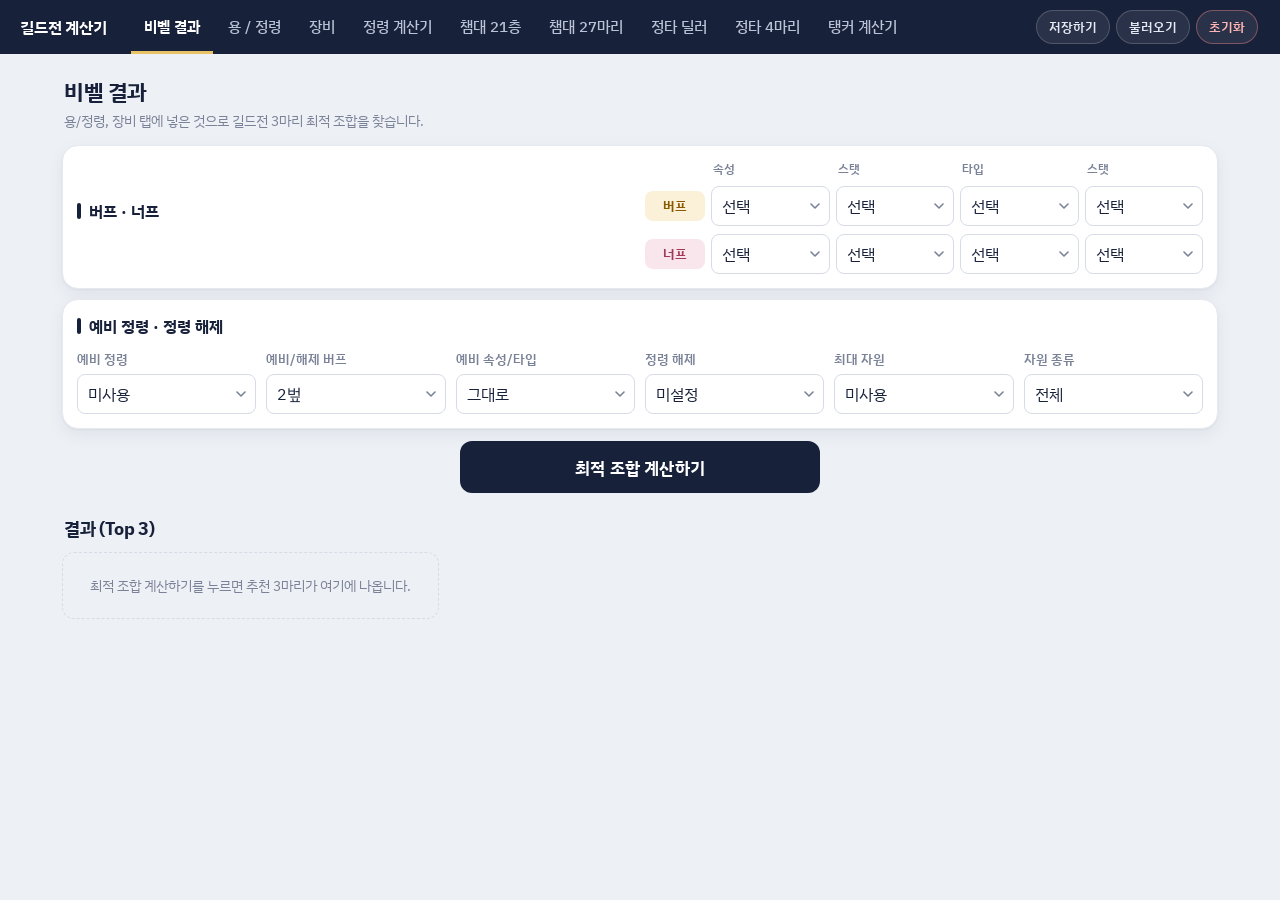
==== index.html @ b0132800 "Add files via upload" ====
<!DOCTYPE html>
<html lang="ko">
<head>
<meta charset="UTF-8">
<script src="js/ui-mode.js?v=20261103"></script>
<title>길드전 계산기</title>
<style>
  body { margin: 0; font-family: sans-serif; }
  .tabs {
    display: flex;
    background: #222;
  }
  .tab {
    padding: 10px 16px;
    color: #ccc;
    cursor: pointer;
    border-right: 1px solid #444;
  }
  .tab.active {
    background: #fff;
    color: #000;
    font-weight: bold;
  }
  .data-actions {
    margin-left: auto;
    display: flex;
    align-items: center;
    gap: 6px;
    padding: 0 10px;
  }
  .data-actions button {
    background: #333;
    color: #ddd;
    border: 1px solid #555;
    border-radius: 4px;
    padding: 5px 10px;
    font-size: 13px;
    cursor: pointer;
  }
  .data-actions button:hover { background: #444; color: #fff; }
  .data-actions button.danger { border-color: #844; color: #f99; }
  .data-actions button.danger:hover { background: #522; color: #fff; }
  #data-toast {
    position: fixed;
    top: 50px;
    right: 12px;
    background: #222;
    color: #fff;
    padding: 8px 14px;
    border-radius: 6px;
    font-size: 13px;
    opacity: 0;
    transition: opacity .2s;
    pointer-events: none;
    z-index: 10;
  }
  #data-toast.show { opacity: 1; }
  iframe {
    width: 100%;
    height: calc(100vh - 42px);
    border: none;
  }
</style>
</head>
<body>

<div class="tabs">
  <div class="tab active" data-src="result.html?v=20261103b">비벨 결과</div>
  <div class="tab" data-src="dragon.html?v=20261028d">용 / 정령</div>
  <div class="tab" data-src="gear.html?v=20261028d">장비</div>
  <div class="tab" data-src="spirit-calc.html?v=20261104">정령 계산기</div>
  <div class="tab" data-src="champ21.html?v=20261105h">챔대 21층</div>
  <div class="tab" data-src="champ-team.html?v=20261105d">챔대 27마리</div>
  <div class="tab" data-src="dealer-survive.html?v=20261102">정타 딜러</div>
  <div class="tab" data-src="dealer-team.html?v=20261030a">정타 4마리</div>
  <div class="tab" data-src="pve.html?mode=tank&v=20261102">탱커 계산기</div>
  <div class="data-actions">
    <button type="button" id="data-save" title="용/정령, 장비를 파일로 저장">저장하기</button>
    <button type="button" id="data-load" title="저장한 파일에서 용/정령, 장비 불러오기">불러오기</button>
    <button type="button" id="data-reset" class="danger" title="입력한 데이터 전부 지우기">초기화</button>
    <input type="file" id="data-file" accept=".json,application/json" hidden>
  </div>
</div>

<script>
  // 제목, 가로 스크롤 탭 묶음, ⋯ 메뉴 버튼을 만듦
  if (window.GUILD_UI && window.GUILD_UI.mode === "v2") (function () {
    const bar = document.querySelector(".tabs");
    const brand = document.createElement("div");
    brand.className = "brand"; brand.textContent = "길드전 계산기";
    const strip = document.createElement("nav");
    strip.className = "tab-strip"; strip.setAttribute("aria-label", "계산기 메뉴");
    bar.querySelectorAll(".tab").forEach(t => strip.appendChild(t));
    const more = document.createElement("button");
    more.type = "button"; more.id = "more-btn"; more.className = "more-btn";
    more.setAttribute("aria-label", "저장/불러오기/초기화 메뉴"); more.setAttribute("aria-expanded", "false");
    more.textContent = "⋯";
    bar.prepend(brand, strip, more);
  })();
</script>
<iframe id="view" src="result.html?v=20261103"></iframe>
<script>
  // 새 디자인: 탭 안 페이지를 내용 높이만큼 늘리고 안쪽 스크롤을 꺼서, 화면 전체가 한 번만 스크롤되게 함.
  // 같은 사이트의 페이지라 바깥에서 직접 높이를 잴 수 있으므로, 안쪽 페이지 스크립트가 늦거나 캐시돼도 동작함.
  if (window.GUILD_UI && window.GUILD_UI.mode === "v2") (function () {
    const iframe = document.getElementById("view");
    const bar = document.querySelector(".tabs");
    iframe.setAttribute("scrolling", "no");
    const barH = () => bar.getBoundingClientRect().height;
    const screenH = () => Math.max(320, window.innerHeight - barH());

    function measure() {
      const d = iframe.contentDocument;
      if (!d || !d.body) return 0;
      const w = d.defaultView;
      let max = 0;
      for (const el of d.body.children) {
        const cs = w.getComputedStyle(el);
        if (cs.display === "none" || cs.position === "fixed" || el.tagName === "SCRIPT" || el.tagName === "STYLE") continue;
        max = Math.max(max, el.getBoundingClientRect().bottom + (parseFloat(cs.marginBottom) || 0));
      }
      const bs = w.getComputedStyle(d.body);
      max += (parseFloat(bs.paddingBottom) || 0) + (parseFloat(bs.marginBottom) || 0);
      if (d.compatMode === "CSS1Compat") {
        max = Math.max(max, d.body.scrollHeight + (parseFloat(bs.marginTop) || 0) + (parseFloat(bs.marginBottom) || 0));
      }
      return Math.ceil(max + (w.scrollY || 0)) + 12; // 여유분: 안쪽 스크롤을 껐으므로 끝이 잘리지 않게
    }
    let last = 0;
    function fit() {
      const h = measure();
      if (h > 0 && Math.abs(h - last) > 1) { last = h; iframe.style.height = h + "px"; }
    }
    let ro = null, mo = null;
    function attach() {
      last = 0;
      iframe.style.height = screenH() + "px";
      fit();
      try {
        const d = iframe.contentDocument;
        if (ro) ro.disconnect();
        if (mo) mo.disconnect();
        if (window.ResizeObserver) { ro = new ResizeObserver(fit); ro.observe(d.body); }
        mo = new MutationObserver(() => requestAnimationFrame(fit));
        mo.observe(d.body, { childList: true, subtree: true, attributes: true, characterData: true });
        d.defaultView.addEventListener("load", fit);
        if (d.fonts && d.fonts.ready) d.fonts.ready.then(fit);
      } catch (e) {}
    }
    iframe.addEventListener("load", attach);
    if (iframe.contentDocument && iframe.contentDocument.readyState !== "loading" && iframe.contentDocument.body) attach();
    setInterval(fit, 800);
    window.addEventListener("resize", () => { last = 0; fit(); });

    // 탭 바꾸면 맨 위로, 선택한 탭이 보이게
    document.querySelectorAll(".tab").forEach(tab => tab.addEventListener("click", () => {
      iframe.style.height = screenH() + "px"; last = 0;
      window.scrollTo(0, 0);
      tab.scrollIntoView({ block: "nearest", inline: "center" });
    }));

    // 안쪽 페이지 요청: 계산 결과 위치로 스크롤
    window.addEventListener("message", (e) => {
      if (e.source !== iframe.contentWindow) return;
      const m = e.data || {};
      if (m.type === "guild-ui-height") fit();
      if (m.type === "guild-ui-scroll") {
        fit();
        requestAnimationFrame(() => {
          const top = iframe.getBoundingClientRect().top + window.scrollY + m.y - barH() - 8;
          window.scrollTo({ top: Math.max(0, top), behavior: "smooth" });
        });
      }
    });

    // 휴대폰 ⋯ 메뉴 (저장/불러오기/초기화)
    const more = document.getElementById("more-btn");
    if (more) {
      more.addEventListener("click", (ev) => {
        ev.stopPropagation();
        const open = bar.classList.toggle("menu-open");
        more.setAttribute("aria-expanded", open ? "true" : "false");
      });
      document.addEventListener("click", (ev) => {
        if (!bar.contains(ev.target)) { bar.classList.remove("menu-open"); more.setAttribute("aria-expanded", "false"); }
      });
      bar.querySelectorAll(".data-actions button").forEach(b => b.addEventListener("click", () => bar.classList.remove("menu-open")));
    }
  })();
</script>
<div id="data-toast"></div>

<script>
  const tabs = document.querySelectorAll(".tab");
  const iframe = document.getElementById("view");

  tabs.forEach(tab => {
    tab.onclick = () => {
      tabs.forEach(t => t.classList.remove("active"));
      tab.classList.add("active");
      iframe.src = tab.dataset.src;
    };
  });

  // ===== 데이터 저장 / 불러오기 / 초기화 =====
  // 이 계산기가 쓰는 저장값만 다룸 (같은 주소의 다른 사이트 데이터는 건드리지 않음)
  // 초기화: 아래 접두어로 시작하는 전부 (비벨 결과, 딜러/탱커 계산기 포함)
  const DATA_PREFIXES = ["guild_", "dv1-"];
  // 저장하기/불러오기: 용 / 정령 / 장비만
  const BACKUP_KEYS = ["guild_dragon_data", "guild_spirit_data", "guild_gear_data"];
  const BACKUP_TAG = "guild-calculator-backup";

  function isOurKey(k) {
    return DATA_PREFIXES.some(p => k.startsWith(p));
  }
  function ourKeys() {
    const keys = [];
    for (let i = 0; i < localStorage.length; i++) {
      const k = localStorage.key(i);
      if (k && isOurKey(k)) keys.push(k);
    }
    return keys;
  }
  function toast(msg) {
    const t = document.getElementById("data-toast");
    t.textContent = msg;
    t.classList.add("show");
    clearTimeout(toast._timer);
    toast._timer = setTimeout(() => t.classList.remove("show"), 2200);
  }
  function stamp() {
    const d = new Date(), z = n => String(n).padStart(2, "0");
    return d.getFullYear() + z(d.getMonth() + 1) + z(d.getDate()) + "-" + z(d.getHours()) + z(d.getMinutes());
  }
  // 현재 탭을 잠깐 비워서 입력 중이던 자동저장이 덮어쓰지 않게 한 뒤 작업하고 다시 띄움
  function withViewPaused(work) {
    const src = iframe.getAttribute("src");
    const resume = () => {
      iframe.removeEventListener("load", resume);
      try { work(); } finally { iframe.src = src; }
    };
    iframe.addEventListener("load", resume);
    iframe.src = "about:blank";
  }

  document.getElementById("data-save").onclick = () => {
    // 프리셋 이름 묻기: 비워 두면 지금처럼 저장 시간으로, 취소하면 저장 안 함
    const input = window.prompt("프리셋 이름을 입력하세요.\n비워 두면 저장 시간으로 저장합니다 (예: 길드전계산기-" + stamp() + ").", "");
    if (input === null) return;
    const name = input.trim().replace(/\.json$/i, "").replace(/[\\/:*?"<>|\u0000-\u001f]/g, "_").slice(0, 80).trim();
    const fileName = (name || "길드전계산기-" + stamp()) + ".json";
    // 입력 직후 자동저장(0.3초 대기)이 끝나도록 잠깐 기다림
    setTimeout(() => {
      const keys = BACKUP_KEYS.filter(k => localStorage.getItem(k) !== null);
      if (!keys.length) { toast("저장할 데이터가 없습니다"); return; }
      const data = {};
      keys.forEach(k => { data[k] = localStorage.getItem(k); });
      const payload = { type: BACKUP_TAG, version: 1, name: name || null, savedAt: new Date().toISOString(), data };
      const blob = new Blob([JSON.stringify(payload, null, 1)], { type: "application/json" });
      const a = document.createElement("a");
      a.href = URL.createObjectURL(blob);
      a.download = fileName;
      document.body.appendChild(a);
      a.click();
      setTimeout(() => { URL.revokeObjectURL(a.href); a.remove(); }, 1000);
      toast("저장 완료: " + fileName);
    }, 400);
  };

  const fileInput = document.getElementById("data-file");
  document.getElementById("data-load").onclick = () => { fileInput.value = ""; fileInput.click(); };
  fileInput.onchange = () => {
    const file = fileInput.files && fileInput.files[0];
    if (!file) return;
    const reader = new FileReader();
    reader.onload = () => {
      let payload;
      try { payload = JSON.parse(reader.result); } catch (e) { payload = null; }
      if (!payload || payload.type !== BACKUP_TAG || !payload.data || typeof payload.data !== "object") {
        alert("이 계산기에서 저장한 파일이 아닙니다.");
        return;
      }
      const entries = Object.entries(payload.data).filter(([k, v]) => BACKUP_KEYS.includes(k) && typeof v === "string");
      if (!entries.length) { alert("파일에 불러올 데이터가 없습니다."); return; }
      const when = payload.savedAt ? new Date(payload.savedAt).toLocaleString() : "날짜 모름";
      const label = payload.name ? "\n프리셋 이름: " + payload.name : "";
      if (!confirm("지금 입력된 용/정령, 장비를 이 파일 내용으로 바꿉니다." + label + "\n저장 시각: " + when + "\n계속할까요?")) return;
      withViewPaused(() => {
        BACKUP_KEYS.forEach(k => localStorage.removeItem(k));
        entries.forEach(([k, v]) => localStorage.setItem(k, v));
        toast("불러왔습니다");
      });
    };
    reader.readAsText(file);
  };

  document.getElementById("data-reset").onclick = () => {
    if (!confirm("비벨 결과, 용/정령, 장비, 딜러/탱커 계산기까지 입력한 데이터를 전부 지웁니다.\n정말 초기화할까요?")) return;
    withViewPaused(() => {
      ourKeys().forEach(k => localStorage.removeItem(k));
      toast("초기화했습니다");
    });
  };
</script>

</body>
</html>
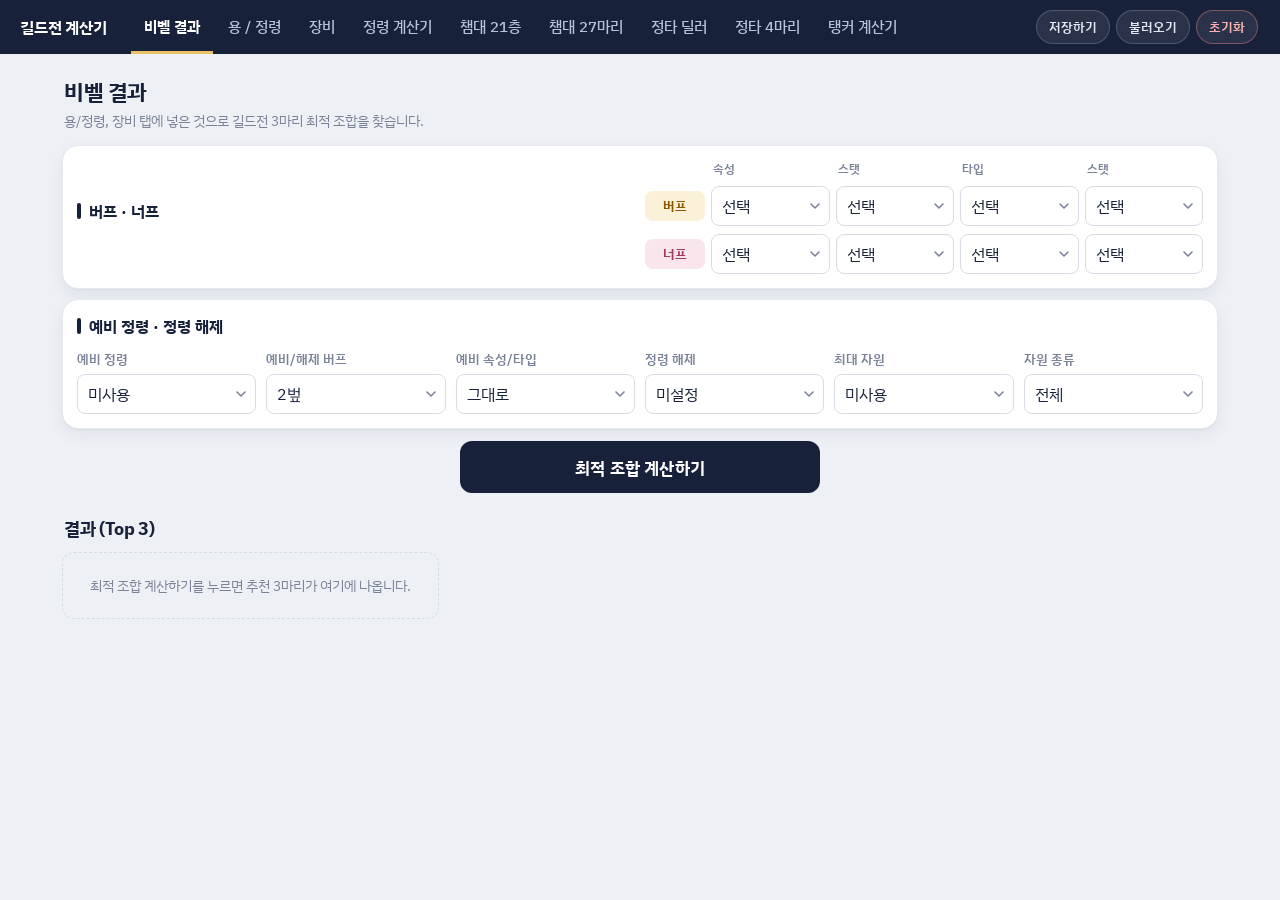
==== commit ee2370c8: "Add files via upload" ====
--- a/index.html
+++ b/index.html
@@ -70,7 +70,7 @@
   <div class="tab" data-src="gear.html?v=20261028d">장비</div>
   <div class="tab" data-src="spirit-calc.html?v=20261104">정령 계산기</div>
   <div class="tab" data-src="champ21.html?v=20261105h">챔대 21층</div>
-  <div class="tab" data-src="champ-team.html?v=20261105d">챔대 27마리</div>
+  <div class="tab" data-src="champ-team.html?v=20261105h">챔대 27마리</div>
   <div class="tab" data-src="dealer-survive.html?v=20261102">정타 딜러</div>
   <div class="tab" data-src="dealer-team.html?v=20261030a">정타 4마리</div>
   <div class="tab" data-src="pve.html?mode=tank&v=20261102">탱커 계산기</div>
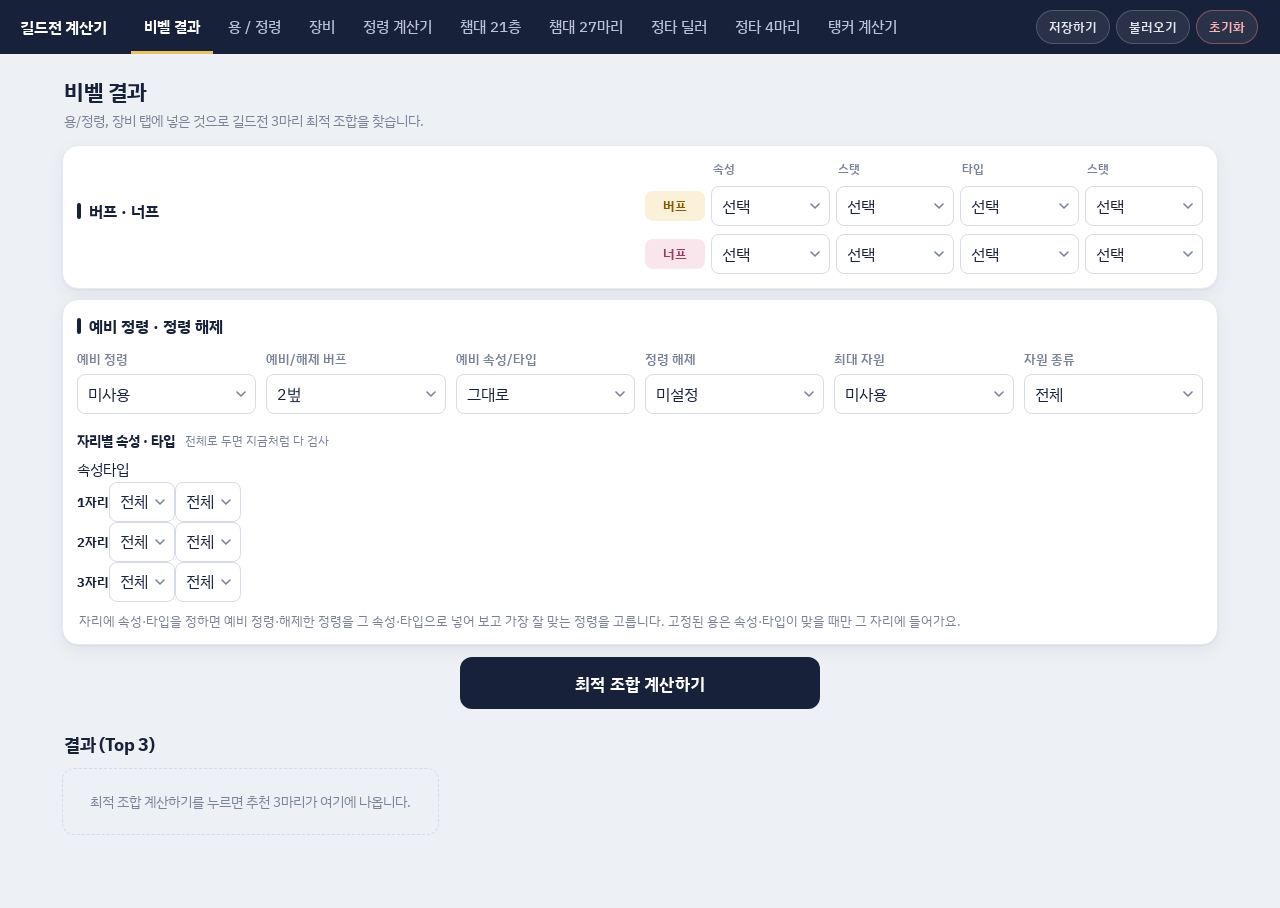
==== commit f20c6e60: "Add files via upload" ====
--- a/index.html
+++ b/index.html
@@ -2,7 +2,7 @@
 <html lang="ko">
 <head>
 <meta charset="UTF-8">
-<script src="js/ui-mode.js?v=20261103"></script>
+<script src="js/ui-mode.js?v=20261110"></script>
 <title>길드전 계산기</title>
 <style>
   body { margin: 0; font-family: sans-serif; }
@@ -65,7 +65,7 @@
 <body>
 
 <div class="tabs">
-  <div class="tab active" data-src="result.html?v=20261103b">비벨 결과</div>
+  <div class="tab active" data-src="result.html?v=20261110">비벨 결과</div>
   <div class="tab" data-src="dragon.html?v=20261028d">용 / 정령</div>
   <div class="tab" data-src="gear.html?v=20261028d">장비</div>
   <div class="tab" data-src="spirit-calc.html?v=20261104">정령 계산기</div>
@@ -98,7 +98,7 @@
     bar.prepend(brand, strip, more);
   })();
 </script>
-<iframe id="view" src="result.html?v=20261103"></iframe>
+<iframe id="view" src="result.html?v=20261110"></iframe>
 <script>
   // 새 디자인: 탭 안 페이지를 내용 높이만큼 늘리고 안쪽 스크롤을 꺼서, 화면 전체가 한 번만 스크롤되게 함.
   // 같은 사이트의 페이지라 바깥에서 직접 높이를 잴 수 있으므로, 안쪽 페이지 스크립트가 늦거나 캐시돼도 동작함.
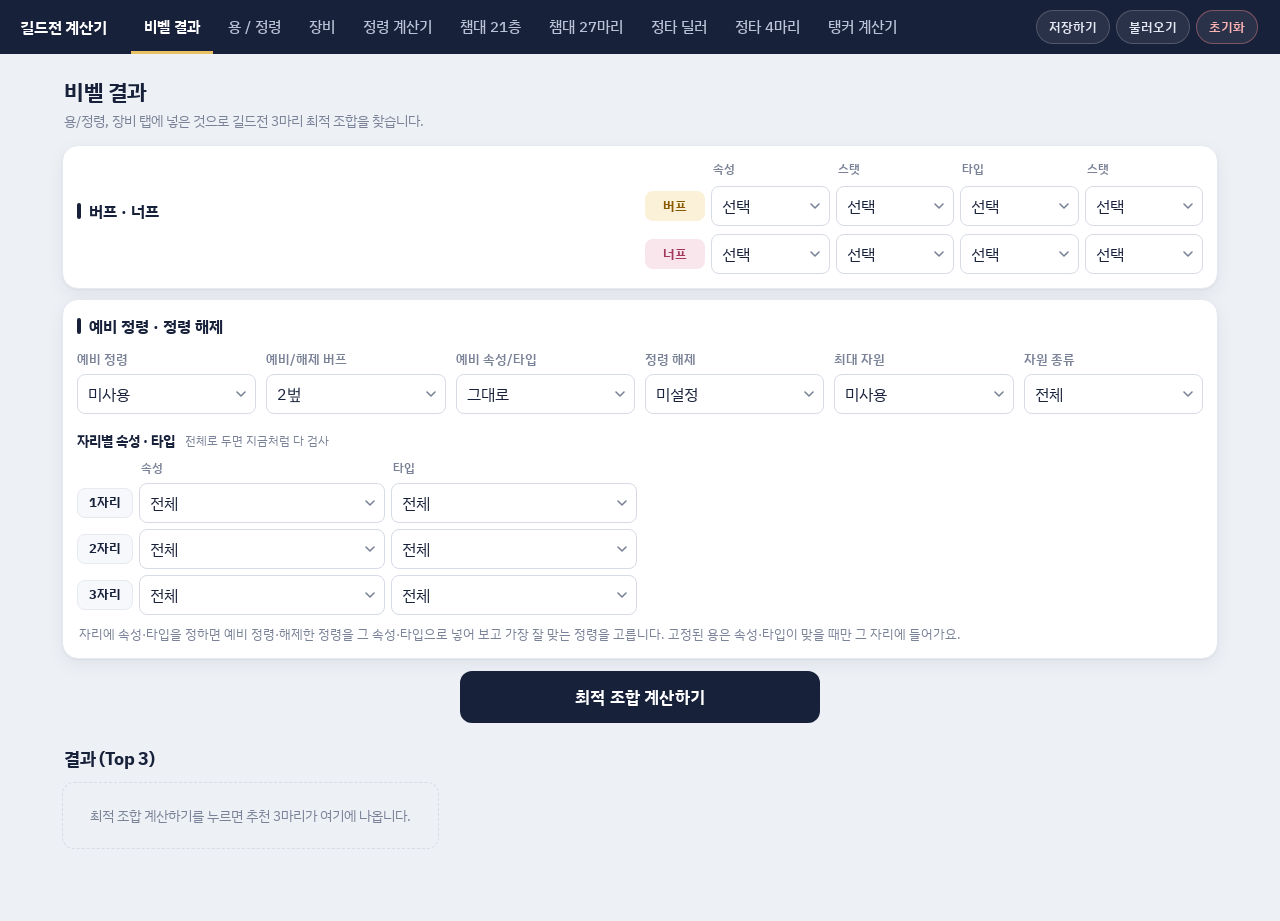
==== commit efea0e44: "Add files via upload" ====
--- a/index.html
+++ b/index.html
@@ -65,7 +65,7 @@
 <body>
 
 <div class="tabs">
-  <div class="tab active" data-src="result.html?v=20261110">비벨 결과</div>
+  <div class="tab active" data-src="result.html?v=20261110b">비벨 결과</div>
   <div class="tab" data-src="dragon.html?v=20261028d">용 / 정령</div>
   <div class="tab" data-src="gear.html?v=20261028d">장비</div>
   <div class="tab" data-src="spirit-calc.html?v=20261104">정령 계산기</div>
@@ -98,7 +98,7 @@
     bar.prepend(brand, strip, more);
   })();
 </script>
-<iframe id="view" src="result.html?v=20261110"></iframe>
+<iframe id="view" src="result.html?v=20261110b"></iframe>
 <script>
   // 새 디자인: 탭 안 페이지를 내용 높이만큼 늘리고 안쪽 스크롤을 꺼서, 화면 전체가 한 번만 스크롤되게 함.
   // 같은 사이트의 페이지라 바깥에서 직접 높이를 잴 수 있으므로, 안쪽 페이지 스크립트가 늦거나 캐시돼도 동작함.
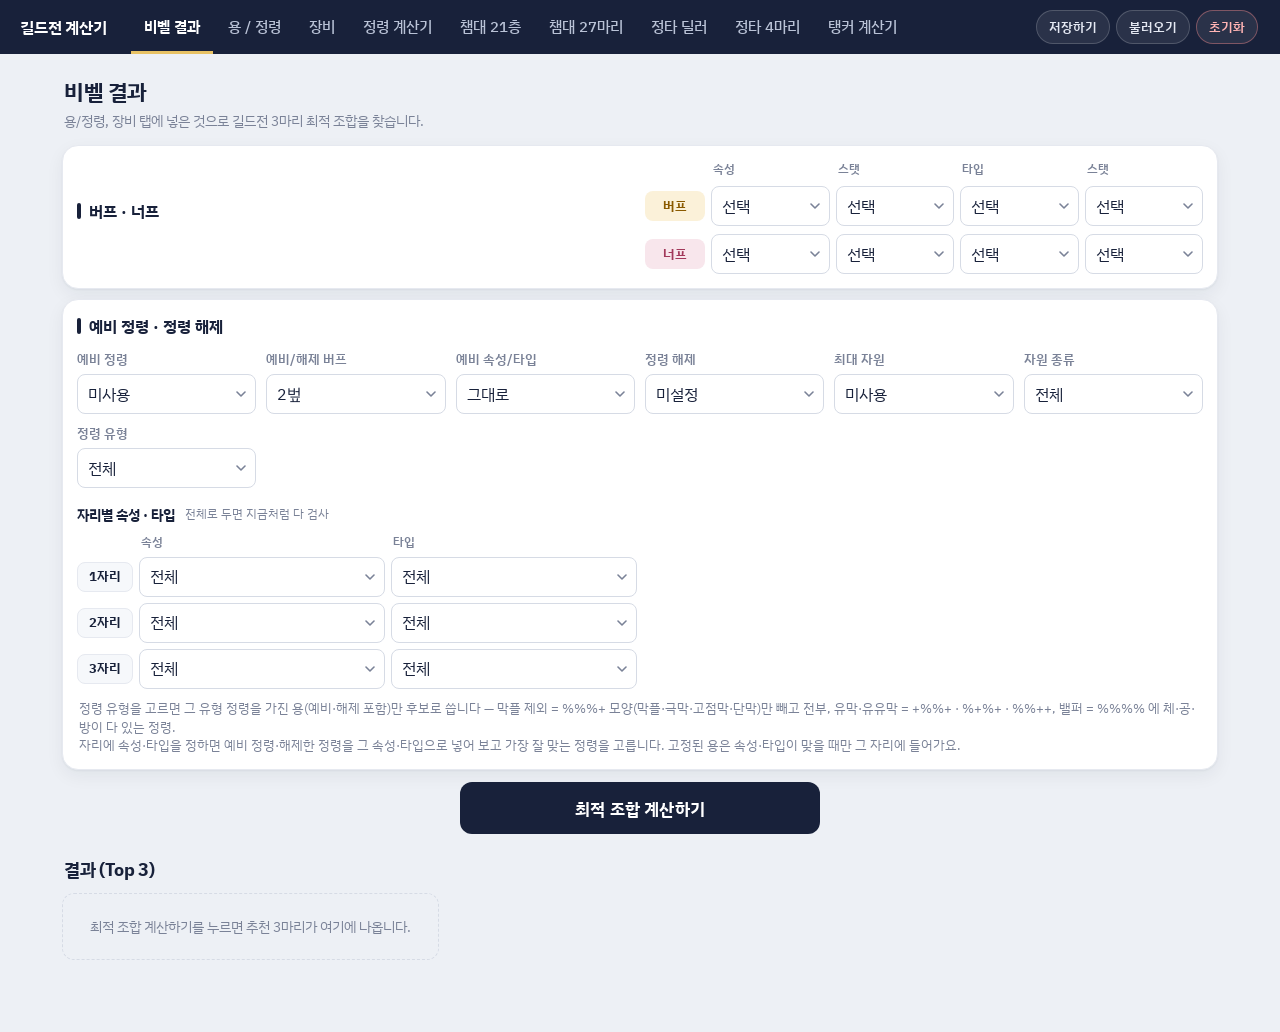
==== commit ef06be8c: "Add files via upload" ====
--- a/index.html
+++ b/index.html
@@ -65,7 +65,7 @@
 <body>
 
 <div class="tabs">
-  <div class="tab active" data-src="result.html?v=20261110b">비벨 결과</div>
+  <div class="tab active" data-src="result.html?v=20261110c">비벨 결과</div>
   <div class="tab" data-src="dragon.html?v=20261028d">용 / 정령</div>
   <div class="tab" data-src="gear.html?v=20261028d">장비</div>
   <div class="tab" data-src="spirit-calc.html?v=20261104">정령 계산기</div>
@@ -98,7 +98,7 @@
     bar.prepend(brand, strip, more);
   })();
 </script>
-<iframe id="view" src="result.html?v=20261110b"></iframe>
+<iframe id="view" src="result.html?v=20261110c"></iframe>
 <script>
   // 새 디자인: 탭 안 페이지를 내용 높이만큼 늘리고 안쪽 스크롤을 꺼서, 화면 전체가 한 번만 스크롤되게 함.
   // 같은 사이트의 페이지라 바깥에서 직접 높이를 잴 수 있으므로, 안쪽 페이지 스크립트가 늦거나 캐시돼도 동작함.
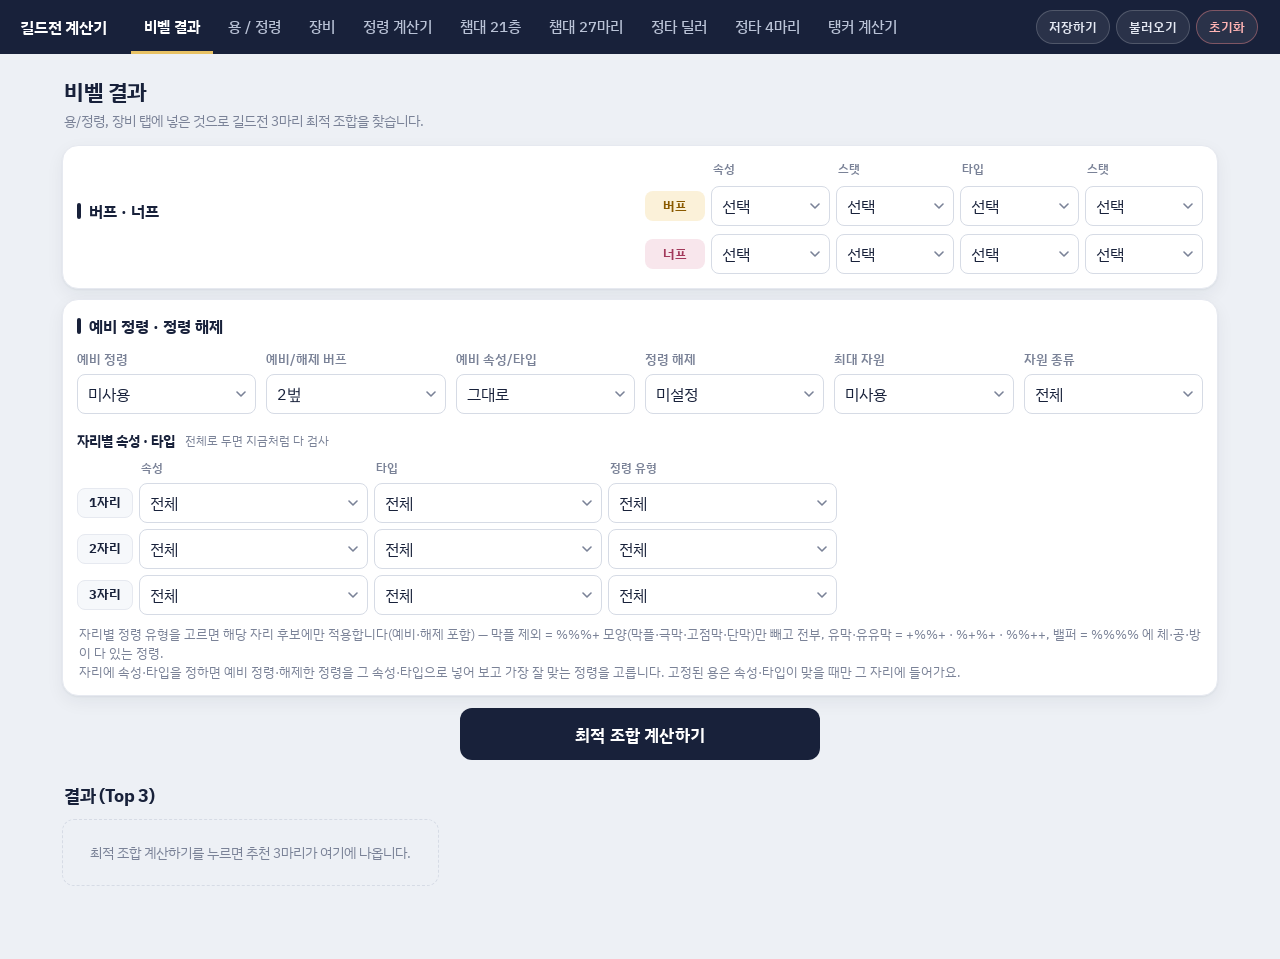
==== commit aa0cb4a6: "Add files via upload" ====
--- a/index.html
+++ b/index.html
@@ -2,7 +2,7 @@
 <html lang="ko">
 <head>
 <meta charset="UTF-8">
-<script src="js/ui-mode.js?v=20261110"></script>
+<script src="js/ui-mode.js?v=20261110d"></script>
 <title>길드전 계산기</title>
 <style>
   body { margin: 0; font-family: sans-serif; }
@@ -65,8 +65,8 @@
 <body>
 
 <div class="tabs">
-  <div class="tab active" data-src="result.html?v=20261110c">비벨 결과</div>
-  <div class="tab" data-src="dragon.html?v=20261028d">용 / 정령</div>
+  <div class="tab active" data-src="result.html?v=20261110d">비벨 결과</div>
+  <div class="tab" data-src="dragon.html?v=20261110d">용 / 정령</div>
   <div class="tab" data-src="gear.html?v=20261028d">장비</div>
   <div class="tab" data-src="spirit-calc.html?v=20261104">정령 계산기</div>
   <div class="tab" data-src="champ21.html?v=20261105h">챔대 21층</div>
@@ -98,7 +98,7 @@
     bar.prepend(brand, strip, more);
   })();
 </script>
-<iframe id="view" src="result.html?v=20261110c"></iframe>
+<iframe id="view" src="result.html?v=20261110d"></iframe>
 <script>
   // 새 디자인: 탭 안 페이지를 내용 높이만큼 늘리고 안쪽 스크롤을 꺼서, 화면 전체가 한 번만 스크롤되게 함.
   // 같은 사이트의 페이지라 바깥에서 직접 높이를 잴 수 있으므로, 안쪽 페이지 스크립트가 늦거나 캐시돼도 동작함.
